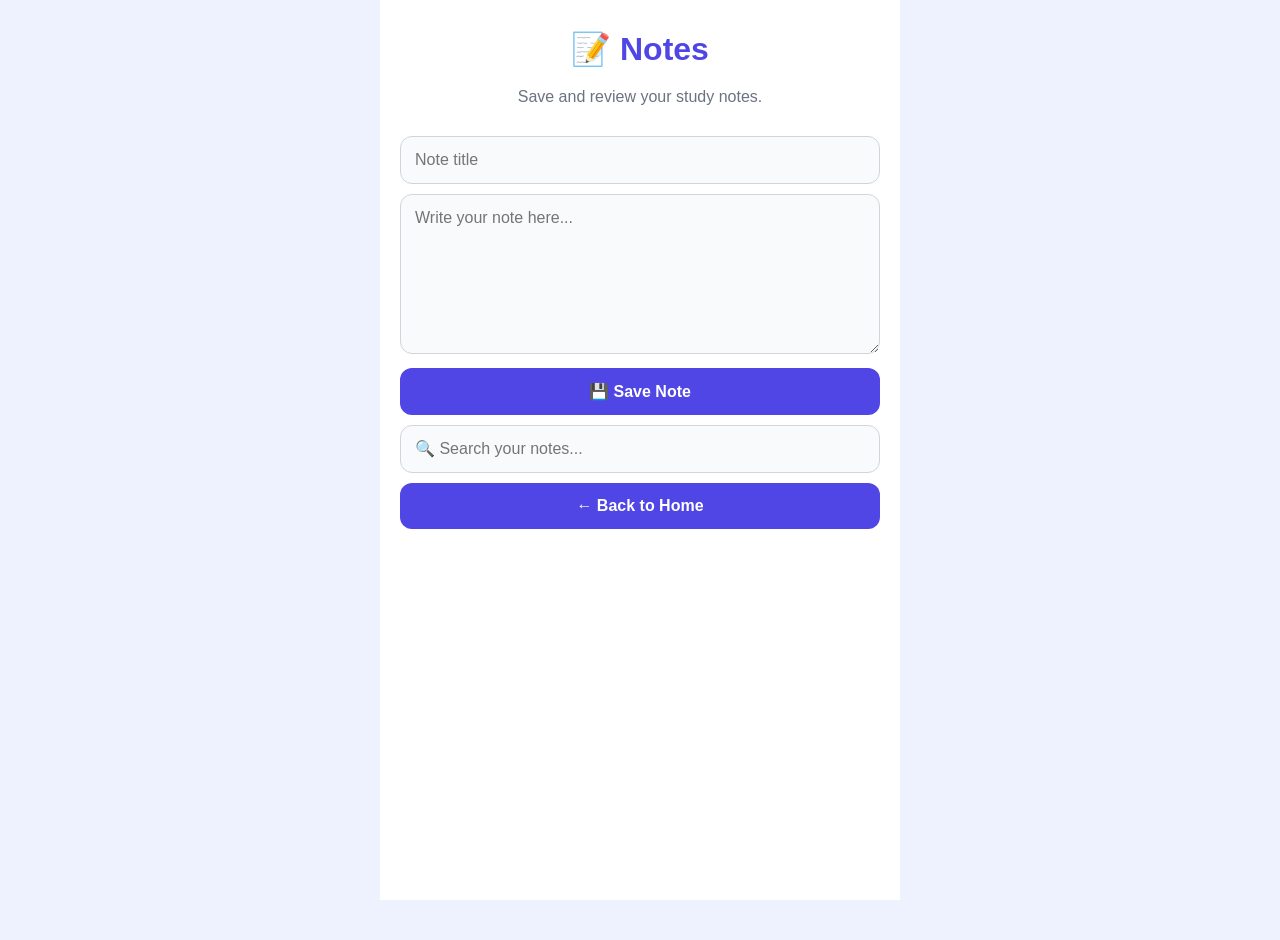
==== notes.html @ 9de7351f "Add files via upload" ====
<!DOCTYPE html>
<html lang="en">

<head>

    <meta charset="UTF-8">

    <meta
        name="viewport"
        content="width=device-width, initial-scale=1.0"
    >

    <meta
        name="theme-color"
        content="#4f46e5"
    >

    <title>StudyBuddy - Notes</title>

    <link
        rel="stylesheet"
        href="style.css"
    >

</head>

<body>

    <div class="app">

        <h1>📝 Notes</h1>

        <p style="text-align: center;">
            Save and review your study notes.
        </p>


        <input
            type="text"
            id="noteTitle"
            placeholder="Note title"
        >


        <textarea
            id="noteText"
            placeholder="Write your note here..."
        ></textarea>


        <button onclick="saveNote()">
            💾 Save Note
        </button>


        <input
            type="text"
            id="noteSearch"
            placeholder="🔍 Search your notes..."
            oninput="searchNotes()"
        >


        <button onclick="goHome()">
            ← Back to Home
        </button>


        <div id="notesList"></div>

    </div>


    <script src="app.js"></script>

</body>

</html>
---- style.css ----
/* ================================
   STUDYBUDDY - MAIN DESIGN
================================ */

* {
    box-sizing: border-box;
}

body {
    margin: 0;
    font-family: Arial, sans-serif;
    background: #eef2ff;
    color: #1f2937;
    min-height: 100vh;
    padding-bottom: 40px;
}


/* ================================
   APP CONTAINER
================================ */

.app {
    width: 100%;
    max-width: 520px;
    min-height: 100vh;
    margin: auto;
    background: #ffffff;
    padding: 25px 20px;
}


/* ================================
   HEADINGS
================================ */

h1 {
    text-align: center;
    margin: 5px 0 10px;
    font-size: 32px;
    color: #4f46e5;
}

h2 {
    margin-top: 25px;
    color: #1f2937;
}

h3 {
    margin-top: 0;
    color: #4f46e5;
}

p {
    color: #6b7280;
    line-height: 1.6;
}


/* ================================
   HOME MENU
================================ */

.menu {
    display: grid;
    grid-template-columns: 1fr 1fr;
    gap: 15px;
    margin-top: 30px;
}

.menu button {
    min-height: 130px;
    padding: 20px 10px;
    font-size: 18px;
    font-weight: bold;
}


/* ================================
   BUTTONS
================================ */

button {
    width: 100%;
    padding: 14px;
    margin-top: 10px;

    border: none;
    border-radius: 12px;

    background: #4f46e5;
    color: white;

    font-size: 16px;
    font-weight: bold;

    cursor: pointer;

    transition:
        transform 0.15s ease,
        opacity 0.15s ease;
}

button:hover {
    opacity: 0.9;
    transform: translateY(-2px);
}

button:active {
    transform: scale(0.98);
}


/* ================================
   INPUTS
================================ */

input,
textarea,
select {
    width: 100%;

    padding: 14px;
    margin-top: 10px;

    border: 1px solid #d1d5db;
    border-radius: 12px;

    background: #f9fafb;

    font-size: 16px;
    font-family: Arial, sans-serif;

    outline: none;
}

input:focus,
textarea:focus,
select:focus {
    border-color: #4f46e5;
    background: white;
}

textarea {
    height: 160px;
    resize: vertical;
}


/* ================================
   NOTES
================================ */

.note {
    background: #f8f9ff;

    border: 1px solid #e5e7eb;

    padding: 16px;
    margin-top: 15px;

    border-radius: 14px;

    box-shadow:
        0 3px 10px rgba(0, 0, 0, 0.05);
}

.note p {
    white-space: pre-wrap;
}


/* ================================
   TASKS
================================ */

ul {
    padding: 0;
    margin-top: 20px;
}

li {
    list-style: none;

    display: flex;
    align-items: center;

    gap: 8px;

    background: #f8f9ff;

    border: 1px solid #e5e7eb;

    margin-top: 10px;
    padding: 12px;

    border-radius: 12px;
}

li span {
    flex: 1;
    line-height: 1.4;
}

li button {
    width: auto;
    min-width: 45px;

    margin-top: 0;
    padding: 10px;
}


/* ================================
   QUIZ
================================ */

#score {
    text-align: center;

    font-size: 18px;
    font-weight: bold;

    color: #4f46e5;

    background: #eef2ff;

    padding: 10px;

    border-radius: 10px;
}

#question {
    margin-top: 30px;

    font-size: 22px;
    line-height: 1.4;

    text-align: center;
}

#answers {
    margin-top: 20px;
}

#answers button {
    background: #f3f4f6;
    color: #1f2937;

    border: 2px solid #e5e7eb;

    text-align: left;
}

#answers button:hover {
    background: #eef2ff;
    border-color: #4f46e5;
}

#result {
    text-align: center;

    font-weight: bold;

    margin-top: 20px;

    min-height: 25px;
}


/* ================================
   TIMER
================================ */

#timer {
    text-align: center;

    font-size: 65px;
    font-weight: bold;

    color: #4f46e5;

    margin: 50px 0;

    letter-spacing: 2px;
}


/* ================================
   MOBILE RESPONSIVE DESIGN
================================ */

@media (max-width: 450px) {

    .app {
        padding: 20px 15px;
    }

    h1 {
        font-size: 28px;
    }

    .menu {
        grid-template-columns: 1fr 1fr;
        gap: 10px;
    }

    .menu button {
        min-height: 110px;
        font-size: 16px;
    }

    #timer {
        font-size: 55px;
    }

    #question {
        font-size: 20px;
    }
}
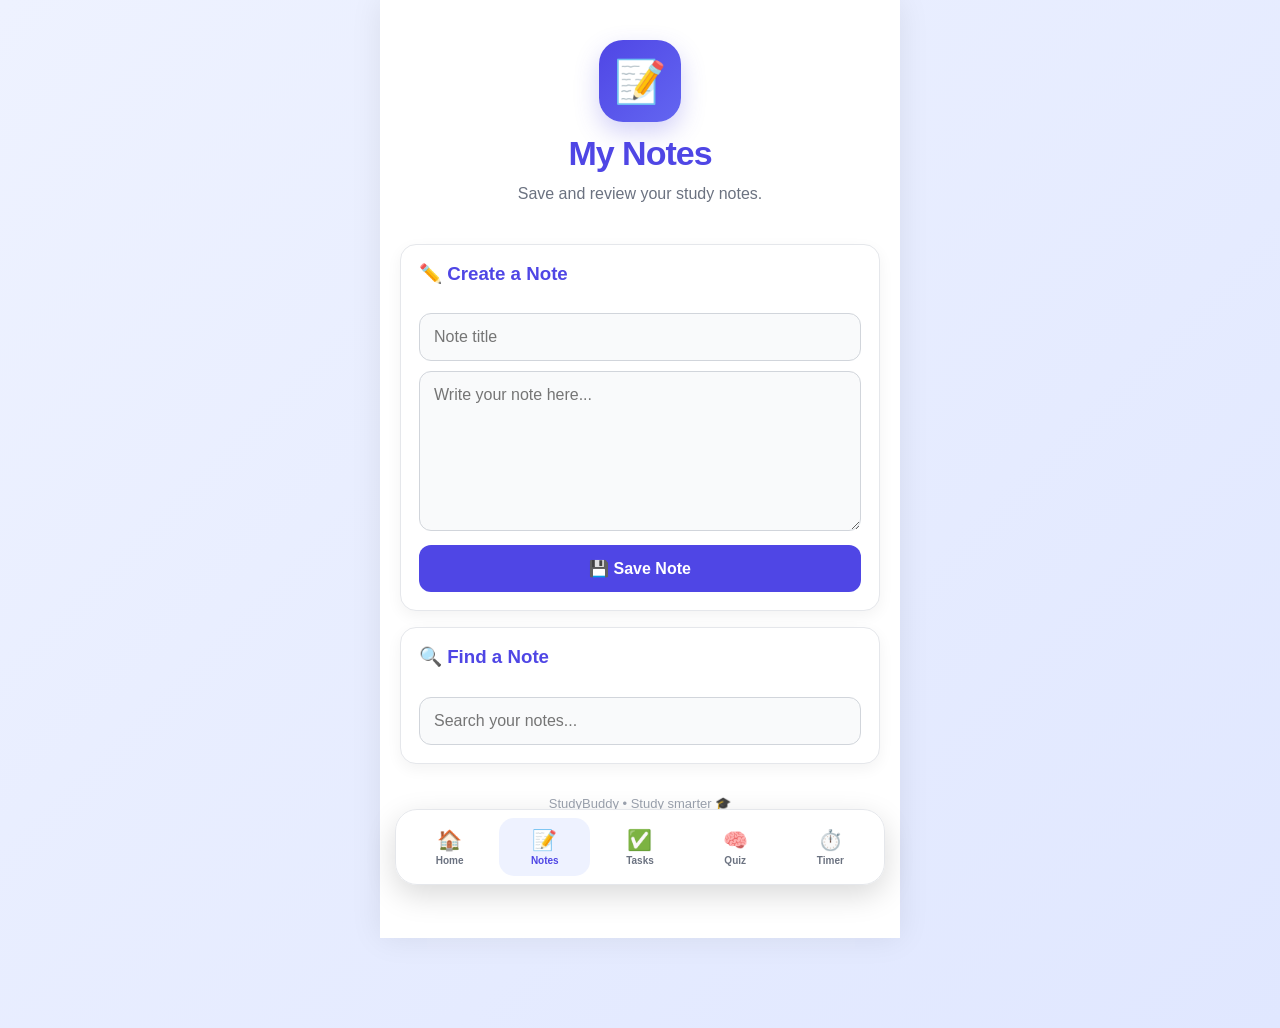
==== commit 82d91e45: "Update notes.html" ====
--- a/notes.html
+++ b/notes.html
@@ -28,45 +28,124 @@
 
     <div class="app">
 
-        <h1>📝 Notes</h1>
+        <!-- HEADER -->
 
-        <p style="text-align: center;">
-            Save and review your study notes.
-        </p>
+        <div class="app-header">
+
+            <div class="brand-icon">
+                📝
+            </div>
+
+            <h1>
+                My Notes
+            </h1>
+
+            <p>
+                Save and review your study notes.
+            </p>
+
+        </div>
 
 
-        <input
-            type="text"
-            id="noteTitle"
-            placeholder="Note title"
-        >
+        <!-- CREATE NOTE -->
+
+        <div class="note">
+
+            <h3>
+                ✏️ Create a Note
+            </h3>
+
+            <input
+                type="text"
+                id="noteTitle"
+                placeholder="Note title"
+            >
+
+            <textarea
+                id="noteText"
+                placeholder="Write your note here..."
+            ></textarea>
+
+            <button onclick="saveNote()">
+                💾 Save Note
+            </button>
+
+        </div>
 
 
-        <textarea
-            id="noteText"
-            placeholder="Write your note here..."
-        ></textarea>
+        <!-- SEARCH -->
+
+        <div class="note">
+
+            <h3>
+                🔍 Find a Note
+            </h3>
+
+            <input
+                type="text"
+                id="noteSearch"
+                placeholder="Search your notes..."
+                oninput="searchNotes()"
+            >
+
+        </div>
 
 
-        <button onclick="saveNote()">
-            💾 Save Note
-        </button>
+        <!-- NOTES -->
+
+        <div id="notesList"></div>
 
 
-        <input
-            type="text"
-            id="noteSearch"
-            placeholder="🔍 Search your notes..."
-            oninput="searchNotes()"
-        >
+        <!-- BOTTOM NAVIGATION -->
+
+        <nav class="bottom-nav">
+
+            <button
+                class="nav-item"
+                onclick="goHome()"
+            >
+                🏠
+                <span>Home</span>
+            </button>
+
+            <button
+                class="nav-item active"
+                onclick="openNotes()"
+            >
+                📝
+                <span>Notes</span>
+            </button>
+
+            <button
+                class="nav-item"
+                onclick="openTasks()"
+            >
+                ✅
+                <span>Tasks</span>
+            </button>
+
+            <button
+                class="nav-item"
+                onclick="openQuizzes()"
+            >
+                🧠
+                <span>Quiz</span>
+            </button>
+
+            <button
+                class="nav-item"
+                onclick="openTimer()"
+            >
+                ⏱️
+                <span>Timer</span>
+            </button>
+
+        </nav>
 
 
-        <button onclick="goHome()">
-            ← Back to Home
-        </button>
-
-
-        <div id="notesList"></div>
+        <p class="app-footer">
+            StudyBuddy • Study smarter 🎓
+        </p>
 
     </div>
 
@@ -75,4 +154,4 @@
 
 </body>
 
-</html>+</html>
--- a/style.css
+++ b/style.css
@@ -1,6 +1,6 @@
-/* ================================
-   STUDYBUDDY - MAIN DESIGN
-================================ */
+/* =================================
+   STUDYBUDDY - PROFESSIONAL DESIGN
+================================= */
 
 * {
     box-sizing: border-box;
@@ -8,112 +8,263 @@
 
 body {
     margin: 0;
+
     font-family: Arial, sans-serif;
-    background: #eef2ff;
+
+    background:
+        linear-gradient(
+            135deg,
+            #eef2ff,
+            #e0e7ff
+        );
+
     color: #1f2937;
+
     min-height: 100vh;
-    padding-bottom: 40px;
-}
-
-
-/* ================================
+
+    padding-bottom: 90px;
+}
+
+
+/* =================================
    APP CONTAINER
-================================ */
+================================= */
 
 .app {
     width: 100%;
+
     max-width: 520px;
+
     min-height: 100vh;
+
     margin: auto;
+
     background: #ffffff;
-    padding: 25px 20px;
-}
-
-
-/* ================================
+
+    padding: 30px 20px 110px;
+
+    box-shadow:
+        0 0 30px rgba(0, 0, 0, 0.08);
+}
+
+
+/* =================================
+   APP HEADER
+================================= */
+
+.app-header {
+    text-align: center;
+
+    padding: 10px 0 5px;
+}
+
+.brand-icon {
+    width: 82px;
+    height: 82px;
+
+    margin: 0 auto 12px;
+
+    display: flex;
+
+    align-items: center;
+    justify-content: center;
+
+    font-size: 42px;
+
+    background:
+        linear-gradient(
+            135deg,
+            #4f46e5,
+            #6366f1
+        );
+
+    border-radius: 24px;
+
+    box-shadow:
+        0 10px 25px
+        rgba(79, 70, 229, 0.25);
+}
+
+.app-header h1 {
+    margin: 5px 0 8px;
+}
+
+.app-header p {
+    margin-top: 0;
+}
+
+
+/* =================================
    HEADINGS
-================================ */
+================================= */
 
 h1 {
     text-align: center;
+
     margin: 5px 0 10px;
-    font-size: 32px;
+
+    font-size: 34px;
+
     color: #4f46e5;
+
+    letter-spacing: -1px;
 }
 
 h2 {
     margin-top: 25px;
+
     color: #1f2937;
 }
 
 h3 {
     margin-top: 0;
+
     color: #4f46e5;
 }
 
 p {
     color: #6b7280;
+
     line-height: 1.6;
 }
 
 
-/* ================================
+/* =================================
+   WELCOME CARD
+================================= */
+
+.welcome-card {
+    margin-top: 20px;
+
+    background:
+        linear-gradient(
+            135deg,
+            #eef2ff,
+            #f5f3ff
+        );
+
+    border: none;
+}
+
+
+/* =================================
+   MENU TITLE
+================================= */
+
+.menu-title {
+    text-align: center;
+
+    margin-top: 30px;
+
+    font-size: 20px;
+}
+
+
+/* =================================
    HOME MENU
-================================ */
+================================= */
 
 .menu {
     display: grid;
+
     grid-template-columns: 1fr 1fr;
-    gap: 15px;
-    margin-top: 30px;
+
+    gap: 16px;
+
+    margin-top: 20px;
 }
 
 .menu button {
-    min-height: 130px;
+    min-height: 145px;
+
     padding: 20px 10px;
+
     font-size: 18px;
+
     font-weight: bold;
-}
-
-
-/* ================================
-   BUTTONS
-================================ */
+
+    border-radius: 20px;
+
+    background: #ffffff;
+
+    color: #4f46e5;
+
+    border: 2px solid #e5e7eb;
+
+    box-shadow:
+        0 6px 16px
+        rgba(0, 0, 0, 0.06);
+
+    transition:
+        transform 0.2s ease,
+        box-shadow 0.2s ease,
+        border-color 0.2s ease;
+}
+
+.menu button:hover {
+    transform: translateY(-5px);
+
+    border-color: #4f46e5;
+
+    box-shadow:
+        0 12px 25px
+        rgba(79, 70, 229, 0.15);
+}
+
+.menu button:active {
+    transform: scale(0.97);
+}
+
+
+/* =================================
+   NORMAL BUTTONS
+================================= */
 
 button {
     width: 100%;
+
     padding: 14px;
+
     margin-top: 10px;
 
     border: none;
+
     border-radius: 12px;
 
     background: #4f46e5;
+
     color: white;
 
     font-size: 16px;
+
     font-weight: bold;
 
     cursor: pointer;
 
     transition:
         transform 0.15s ease,
+        box-shadow 0.15s ease,
         opacity 0.15s ease;
 }
 
 button:hover {
-    opacity: 0.9;
+    opacity: 0.95;
+
     transform: translateY(-2px);
+
+    box-shadow:
+        0 6px 15px
+        rgba(79, 70, 229, 0.2);
 }
 
 button:active {
-    transform: scale(0.98);
-}
-
-
-/* ================================
+    transform: scale(0.97);
+}
+
+
+/* =================================
    INPUTS
-================================ */
+================================= */
 
 input,
 textarea,
@@ -121,48 +272,61 @@
     width: 100%;
 
     padding: 14px;
+
     margin-top: 10px;
 
     border: 1px solid #d1d5db;
+
     border-radius: 12px;
 
     background: #f9fafb;
 
     font-size: 16px;
+
     font-family: Arial, sans-serif;
 
     outline: none;
+
+    transition: 0.2s ease;
 }
 
 input:focus,
 textarea:focus,
 select:focus {
     border-color: #4f46e5;
+
     background: white;
+
+    box-shadow:
+        0 0 0 3px
+        rgba(79, 70, 229, 0.1);
 }
 
 textarea {
     height: 160px;
+
     resize: vertical;
 }
 
 
-/* ================================
-   NOTES
-================================ */
+/* =================================
+   CARDS
+================================= */
 
 .note {
-    background: #f8f9ff;
+    background: #ffffff;
 
     border: 1px solid #e5e7eb;
 
-    padding: 16px;
-    margin-top: 15px;
-
-    border-radius: 14px;
-
-    box-shadow:
-        0 3px 10px rgba(0, 0, 0, 0.05);
+    padding: 18px;
+
+    margin-top: 16px;
+
+    border-radius: 16px;
+
+    box-shadow:
+        0 5px 15px
+        rgba(0, 0, 0, 0.05);
 }
 
 .note p {
@@ -170,12 +334,74 @@
 }
 
 
-/* ================================
+/* =================================
+   PROGRESS DASHBOARD
+================================= */
+
+.progress-card {
+    margin-top: 20px;
+}
+
+.progress-grid {
+    display: grid;
+
+    grid-template-columns: 1fr 1fr;
+
+    gap: 12px;
+
+    margin-top: 15px;
+}
+
+.progress-item {
+    display: flex;
+
+    flex-direction: column;
+
+    align-items: center;
+
+    justify-content: center;
+
+    min-height: 115px;
+
+    padding: 12px;
+
+    background: #f8f9ff;
+
+    border: 1px solid #e5e7eb;
+
+    border-radius: 16px;
+
+    text-align: center;
+}
+
+.progress-icon {
+    font-size: 26px;
+
+    margin-bottom: 8px;
+}
+
+.progress-item strong {
+    color: #4f46e5;
+
+    font-size: 20px;
+}
+
+.progress-item small {
+    margin-top: 5px;
+
+    color: #6b7280;
+
+    font-size: 12px;
+}
+
+
+/* =================================
    TASKS
-================================ */
+================================= */
 
 ul {
     padding: 0;
+
     margin-top: 20px;
 }
 
@@ -183,57 +409,68 @@
     list-style: none;
 
     display: flex;
+
     align-items: center;
 
     gap: 8px;
 
-    background: #f8f9ff;
+    background: #ffffff;
 
     border: 1px solid #e5e7eb;
 
     margin-top: 10px;
+
     padding: 12px;
 
     border-radius: 12px;
+
+    box-shadow:
+        0 3px 8px
+        rgba(0, 0, 0, 0.04);
 }
 
 li span {
     flex: 1;
+
     line-height: 1.4;
 }
 
 li button {
     width: auto;
+
     min-width: 45px;
 
     margin-top: 0;
+
     padding: 10px;
 }
 
 
-/* ================================
+/* =================================
    QUIZ
-================================ */
+================================= */
 
 #score {
     text-align: center;
 
     font-size: 18px;
+
     font-weight: bold;
 
     color: #4f46e5;
 
     background: #eef2ff;
 
-    padding: 10px;
-
-    border-radius: 10px;
+    padding: 12px;
+
+    border-radius: 12px;
 }
 
 #question {
     margin-top: 30px;
 
     font-size: 22px;
+
     line-height: 1.4;
 
     text-align: center;
@@ -244,16 +481,20 @@
 }
 
 #answers button {
-    background: #f3f4f6;
+    background: #f8fafc;
+
     color: #1f2937;
 
     border: 2px solid #e5e7eb;
 
     text-align: left;
+
+    box-shadow: none;
 }
 
 #answers button:hover {
     background: #eef2ff;
+
     border-color: #4f46e5;
 }
 
@@ -268,14 +509,15 @@
 }
 
 
-/* ================================
+/* =================================
    TIMER
-================================ */
+================================= */
 
 #timer {
     text-align: center;
 
     font-size: 65px;
+
     font-weight: bold;
 
     color: #4f46e5;
@@ -286,35 +528,201 @@
 }
 
 
-/* ================================
-   MOBILE RESPONSIVE DESIGN
-================================ */
+/* =================================
+   STUDY TIP
+================================= */
+
+.study-tip {
+    margin-top: 25px;
+
+    background:
+        linear-gradient(
+            135deg,
+            #fffdf5,
+            #fff7ed
+        );
+}
+
+
+/* =================================
+   BOTTOM NAVIGATION
+================================= */
+
+.bottom-nav {
+    position: fixed;
+
+    bottom: 15px;
+
+    left: 50%;
+
+    transform: translateX(-50%);
+
+    width: calc(100% - 30px);
+
+    max-width: 490px;
+
+    display: grid;
+
+    grid-template-columns:
+        repeat(5, 1fr);
+
+    gap: 4px;
+
+    padding: 8px;
+
+    background: rgba(255, 255, 255, 0.96);
+
+    border: 1px solid #e5e7eb;
+
+    border-radius: 22px;
+
+    box-shadow:
+        0 10px 30px
+        rgba(0, 0, 0, 0.15);
+
+    backdrop-filter: blur(10px);
+
+    z-index: 1000;
+}
+
+.bottom-nav .nav-item {
+    width: 100%;
+
+    min-height: 58px;
+
+    margin: 0;
+
+    padding: 7px 3px;
+
+    display: flex;
+
+    flex-direction: column;
+
+    align-items: center;
+
+    justify-content: center;
+
+    gap: 3px;
+
+    background: transparent;
+
+    color: #6b7280;
+
+    border: none;
+
+    border-radius: 15px;
+
+    box-shadow: none;
+
+    font-size: 20px;
+}
+
+.bottom-nav .nav-item span {
+    font-size: 10px;
+
+    font-weight: bold;
+}
+
+.bottom-nav .nav-item:hover {
+    transform: none;
+
+    background: #f3f4f6;
+
+    color: #4f46e5;
+
+    box-shadow: none;
+}
+
+.bottom-nav .nav-item.active {
+    background: #eef2ff;
+
+    color: #4f46e5;
+}
+
+
+/* =================================
+   FOOTER
+================================= */
+
+.app-footer {
+    text-align: center;
+
+    margin-top: 30px;
+
+    font-size: 13px;
+
+    color: #9ca3af;
+}
+
+
+/* =================================
+   MOBILE DESIGN
+================================= */
 
 @media (max-width: 450px) {
 
     .app {
-        padding: 20px 15px;
+        padding:
+            25px
+            15px
+            110px;
     }
 
     h1 {
-        font-size: 28px;
+        font-size: 29px;
+    }
+
+    .brand-icon {
+        width: 72px;
+
+        height: 72px;
+
+        font-size: 36px;
     }
 
     .menu {
         grid-template-columns: 1fr 1fr;
-        gap: 10px;
+
+        gap: 12px;
     }
 
     .menu button {
-        min-height: 110px;
+        min-height: 115px;
+
         font-size: 16px;
     }
 
+    .progress-grid {
+        gap: 8px;
+    }
+
+    .progress-item {
+        min-height: 105px;
+    }
+
     #timer {
-        font-size: 55px;
+        font-size: 52px;
     }
 
     #question {
         font-size: 20px;
     }
-}+
+    .bottom-nav {
+        bottom: 10px;
+
+        width: calc(100% - 20px);
+
+        border-radius: 20px;
+    }
+
+    .bottom-nav .nav-item {
+        min-height: 54px;
+
+        font-size: 18px;
+    }
+
+    .bottom-nav .nav-item span {
+        font-size: 9px;
+    }
+}
